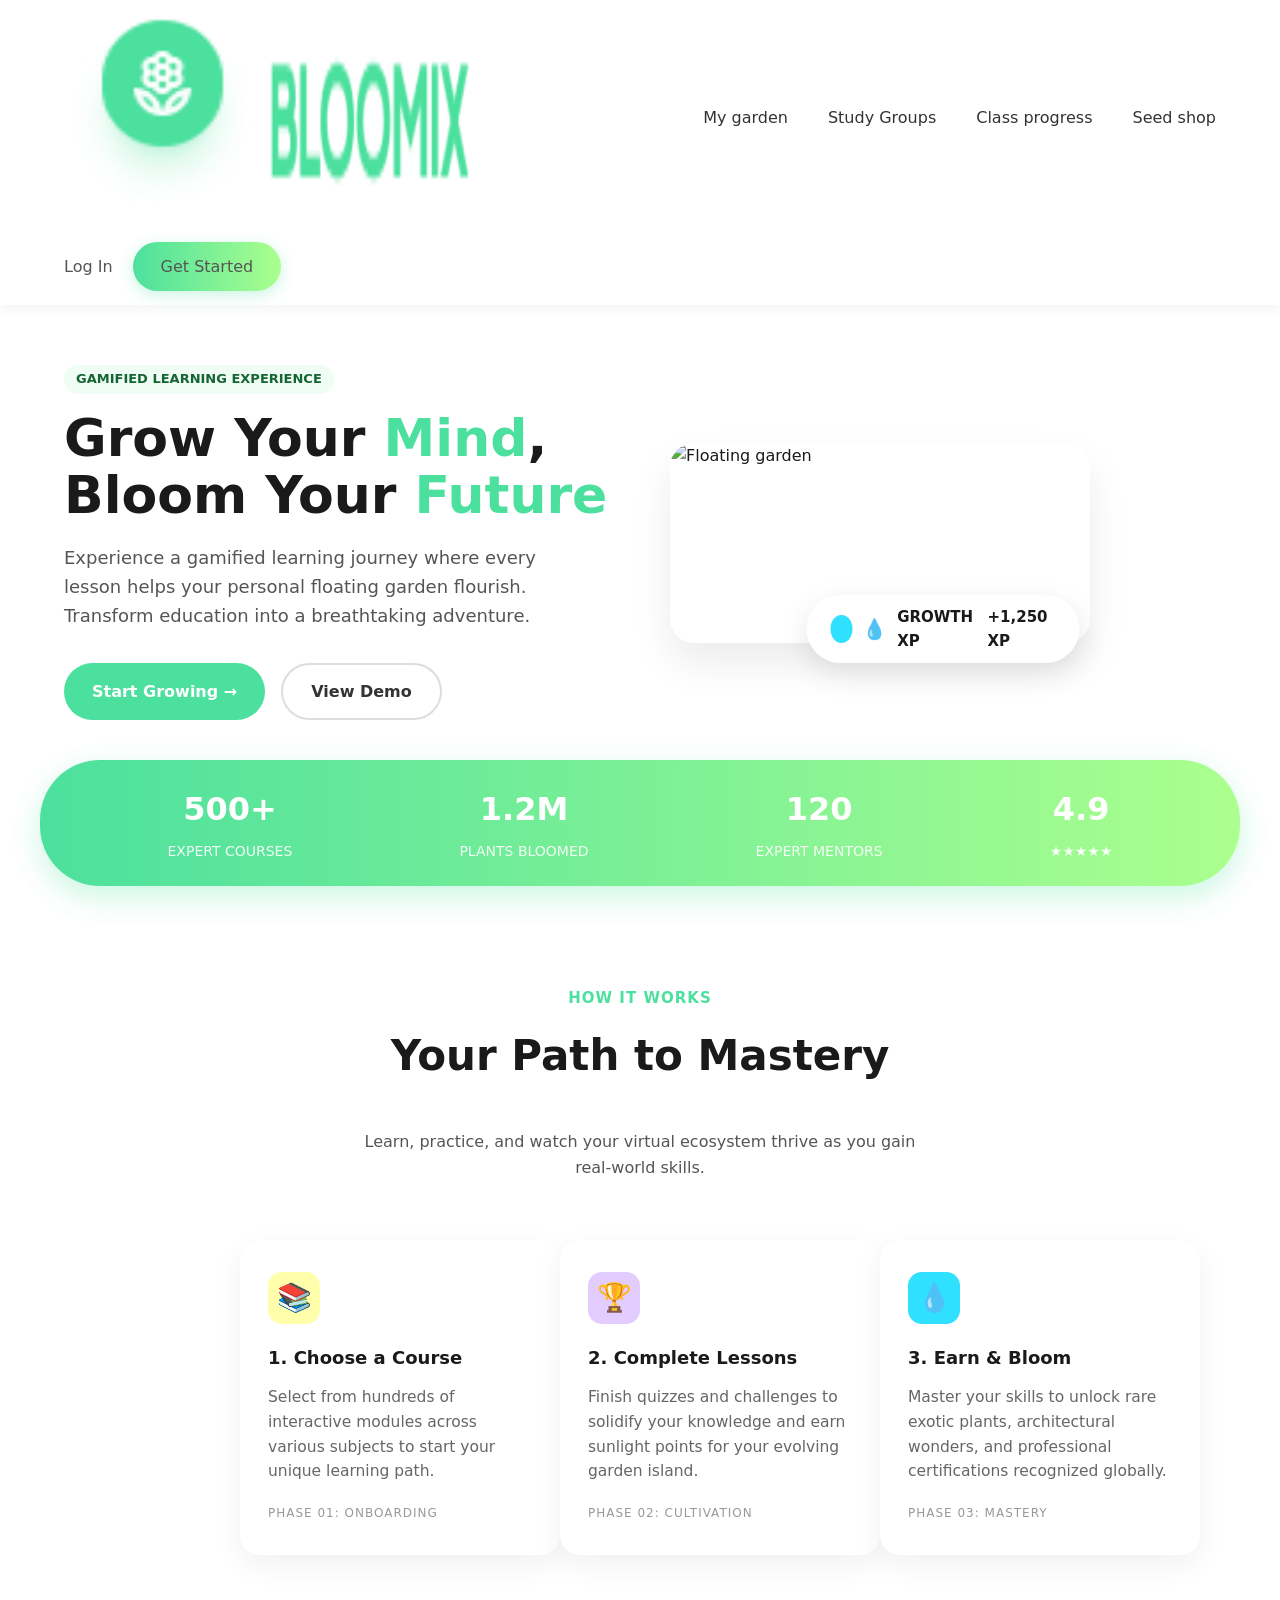
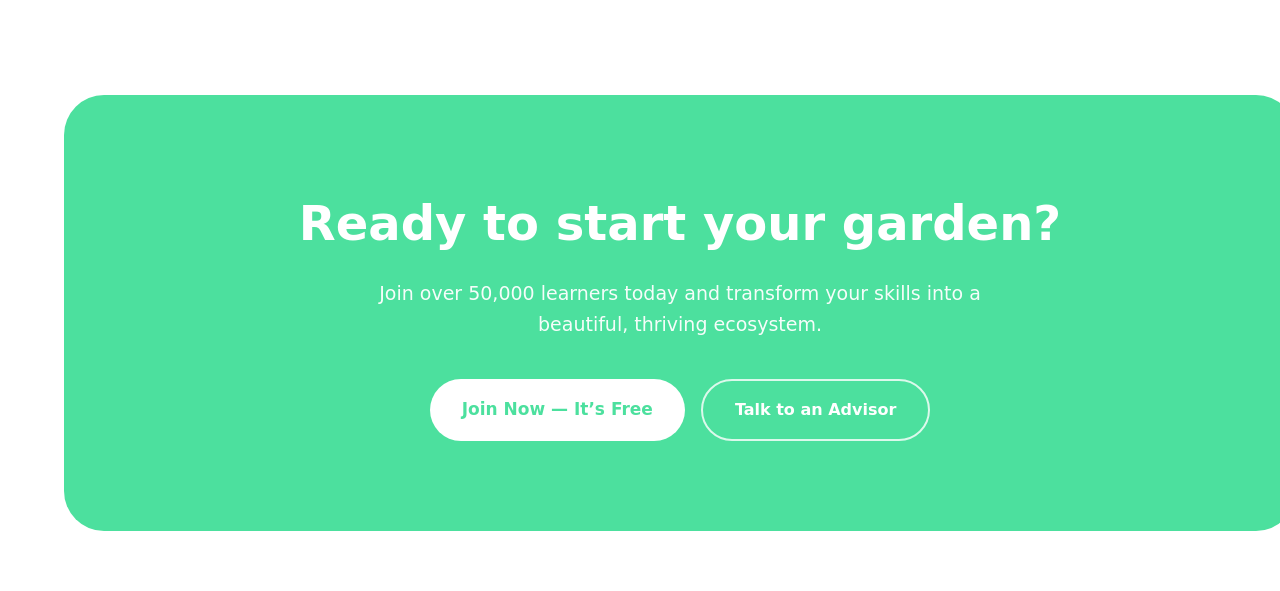
==== meeting.html @ b2a8bf40 "new" ====
<!DOCTYPE html>
<html lang="ru">
<head>
  <meta charset="UTF-8">
  <meta name="viewport" content="width=device-width, initial-scale=1.0">
  <title>Meeting</title>
<link rel="stylesheet" href="style.css">
</head>
<body>
<div class="container">
    <nav class="navbar">
        <div class="logo-holder">
            <img src="./logo.png" alt="logo">
        <img src="./Heading 1.png" alt="logo-t">
        </div>
        <div class="nav-links">
          <a href="#">My garden</a>
          <a href="#">Study Groups</a>
          <a href="#">Class progress</a>
          <a href="#">Seed shop</a>
        </div>
    
        <div class="nav-right">
          <a href="./signup.html">Log In</a>
          <a href="./index.html" class="btn-get-started">Get Started</a>
        </div>
      </nav>
    <header class="header">
        <div class="header-content">
          <div class="text-side">
            <div class="badge">GAMIFIED LEARNING EXPERIENCE</div>
            <h1 class="title">Grow Your <span>Mind</span>,<br>Bloom Your <span class="subtitle">Future</span></h1>
            <p class="description">
              Experience a gamified learning journey where every lesson helps your personal floating garden flourish. 
              Transform education into a breathtaking adventure.
            </p>
            <div class="buttons">
              <a href="#" class="btn btn-primary">Start Growing →</a>
              <a href="#" class="btn btn-secondary">View Demo</a>
            </div>
          </div>
    
          <div class="image-side">
            <div class="hero-image">
              <img src="https://picsum.photos/id/1015/800/620" alt="Floating garden">
            </div>
            <div class="xp-badge">
              <span style="color: #2FE0FF; font-size: 20px;">💧</span>
              GROWTH XP<br>
              <strong>+1,250 XP</strong>
            </div>
          </div>
        </div>
      </header>
    
      <!-- Stats -->
      <div class="stats-bar">
        <div class="stat">
          <div class="stat-number">500+</div>
          <div class="stat-label">EXPERT COURSES</div>
        </div>
        <div class="stat">
          <div class="stat-number">1.2M</div>
          <div class="stat-label">PLANTS BLOOMED</div>
        </div>
        <div class="stat">
          <div class="stat-number">120</div>
          <div class="stat-label">EXPERT MENTORS</div>
        </div>
        <div class="stat">
          <div class="stat-number">4.9</div>
          <div class="stat-label">★★★★★</div>
        </div>
      </div>
    
      <!-- How It Works -->
      <section class="how-it-works">
        <div class="section-label">HOW IT WORKS</div>
        <h2 class="section-title">Your Path to Mastery</h2>
        <p style="max-width: 580px; margin: 0 auto 60px; color: #555;">
          Learn, practice, and watch your virtual ecosystem thrive as you gain real-world skills.
        </p>
    
        <div class="steps">
          <!-- Step 1 -->
          <div class="step-card step1">
            <div class="step-icon">📚</div>
            <div class="step-number">1. Choose a Course</div>
            <div class="step-desc">
              Select from hundreds of interactive modules across various subjects to start your unique learning path.
            </div>
            <div class="phase">PHASE 01: ONBOARDING</div>
          </div>
    
          <!-- Step 2 -->
          <div class="step-card step2">
            <div class="step-icon">🏆</div>
            <div class="step-number">2. Complete Lessons</div>
            <div class="step-desc">
              Finish quizzes and challenges to solidify your knowledge and earn sunlight points for your evolving garden island.
            </div>
            <div class="phase">PHASE 02: CULTIVATION</div>
          </div>
    
          <!-- Step 3 -->
          <div class="step-card step3">
            <div class="step-icon">💧</div>
            <div class="step-number">3. Earn & Bloom</div>
            <div class="step-desc">
              Master your skills to unlock rare exotic plants, architectural wonders, and professional certifications recognized globally.
            </div>
            <div class="phase">PHASE 03: MASTERY</div>
          </div>
        </div>
      </section>
    
      <!-- CTA -->
      <section class="cta">
        <h2>Ready to start your garden?</h2>
        <p>Join over 50,000 learners today and transform your skills into a beautiful, thriving ecosystem.</p>
        
        <div class="cta-buttons">
          <a href="#" class="btn btn-white">Join Now — It’s Free</a>
          <a href="#" class="btn btn-outline">Talk to an Advisor</a>
        </div>
      </section>
</div>
</body>
</html>
---- style.css ----
.garden{
    background-image:url('./plant.jpg');
    background-size:contain;
width:auto;
height:1000px;
background-repeat: no-repeat
}

.container {
    max-width: 1440px;
    margin:0 auto;
}

img {
    width: 200px;
    height: 200px;
}

:root {
    --yellow: #FFFFAB;
    --green: #4CE09E;
    --light-green: #ABFF8E;
    --purple: #E3CCFF;
    --cyan: #2FE0FF;
    --lime: #B6E07A;
  }
  .container{
    max-width: 1562px;
    margin: 0 auto;
  }

  * {
    margin: 0;
    padding: 0;
    box-sizing: border-box;
  }
  .navbar {
    background: white;
    box-shadow: 0 2px 15px rgba(0, 0, 0, 0.06);
    position: sticky;
    top: 0;
    z-index: 1000;
    padding: 14px 5%;
    display: flex;
    align-items: center;
    justify-content: space-between;
    flex-wrap: wrap;
    gap: 20px;
  }

  .logo {
    display: flex;
    align-items: center;
    gap: 10px;
    font-size: 26px;
    font-weight: 800;
    color: var(--green);
    text-decoration: none;
  }

  .logo-circle {
    width: 42px;
    height: 42px;
    background: linear-gradient(135deg, var(--green), var(--light-green));
    border-radius: 50%;
    display: flex;
    align-items: center;
    justify-content: center;
    color: white;
    font-size: 22px;
  }

  .nav-links {
    display: flex;
    gap: 40px;
    flex-wrap: wrap;
  }

  .nav-links a {
    text-decoration: none;
    color: #333;
    font-weight: 500;
    font-size: 16px;
    transition: color 0.3s;
  }

  .nav-links a:hover {
    color: var(--green);
  }

  .nav-right {
    display: flex;
    align-items: center;
    justify-content: center;
    gap: 20px;
  }

  .nav-right a {
    text-decoration: none;
    color: #555;
    font-weight: 500;
  }

  .btn-get-started {
    background: linear-gradient(90deg, var(--green), var(--light-green));
    color: white;
    padding: 12px 28px;
    border-radius: 50px;
    font-weight: 700;
    font-size: 16px;
    text-decoration: none;
    box-shadow: 0 4px 15px rgba(76, 224, 158, 0.3);
    transition: all 0.3s;
  }

  .btn-get-started:hover {
    transform: translateY(-3px);
    box-shadow: 0 8px 20px rgba(76, 224, 158, 0.4);
  }

  body {
    font-family: 'Segoe UI', system-ui, sans-serif;
    background: #ffffff;
    color: #1a1a1a;
    line-height: 1.6;
  }

  /* Header Section */
  .header {
    padding: 60px 5% 80px;
    position: relative;
    overflow: hidden;
  }

  .header-content {
    max-width: 1200px;
    margin: 0 auto;
    display: flex;
    align-items: center;
    gap: 60px;
    flex-wrap: wrap;
  }

  .text-side {
    flex: 1;
    min-width: 300px;
  }

  .badge {
    display: inline-flex;
    align-items: center;
    gap: 6px;
    background: #f0fdf4;
    color: #166534;
    font-size: 13px;
    font-weight: 600;
    padding: 4px 12px;
    border-radius: 50px;
    margin-bottom: 16px;
  }

  .title {
    font-size: 52px;
    font-weight: 800;
    line-height: 1.1;
    margin-bottom: 20px;
  }

  .title span {
    color: var(--green);
  }

  .subtitle {
    color: lightblue;
  }

  .description {
    font-size: 18px;
    color: #555;
    max-width: 480px;
    margin-bottom: 32px;
  }

  .buttons {
    display: flex;
    gap: 16px;
    flex-wrap: wrap;
  }

  .btn {
    padding: 14px 28px;
    border-radius: 50px;
    font-weight: 600;
    font-size: 16px;
    text-decoration: none;
    display: inline-flex;
    align-items: center;
    gap: 8px;
    transition: all 0.3s;
  }

  .btn-primary {
    background: var(--green);
    color: white;
    border: none;
  }

  .btn-primary:hover {
    background: #3ac88a;
    transform: translateY(-3px);
  }

  .btn-secondary {
    background: transparent;
    color: #333;
    border: 2px solid #ddd;
  }

  .btn-secondary:hover {
    border-color: var(--green);
  }

  /* Image Side */
  .image-side {
    flex: 1;
    min-width: 320px;
    position: relative;
  }

  .hero-image {
    width: 100%;
    max-width: 420px;
    background: white;
    border-radius: 24px;
    box-shadow: 0 20px 40px rgba(0, 0, 0, 0.08);
    overflow: hidden;
    position: relative;
  }

  .hero-image img {
    width: 100%;
    display: block;
  }

  .xp-badge {
    position: absolute;
    bottom: -20px;
    left: 50%;
    transform: translateX(-50%);
    background: white;
    padding: 10px 24px;
    border-radius: 50px;
    box-shadow: 0 10px 30px rgba(0, 0, 0, 0.1);
    display: flex;
    align-items: center;
    gap: 10px;
    font-weight: 600;
    font-size: 15px;
  }

  .xp-badge::before {
    content: '';
    width: 28px;
    height: 28px;
    background: var(--cyan);
    border-radius: 50%;
    display: flex;
    align-items: center;
    justify-content: center;
    font-size: 18px;
  }

  /* Stats Bar */
  .stats-bar {
    background: linear-gradient(90deg, var(--green), var(--light-green));
    color: white;
    padding: 24px 5%;
    margin: 0 auto;
    max-width: 1200px;
    border-radius: 60px;
    display: flex;
    justify-content: space-around;
    flex-wrap: wrap;
    gap: 40px;
    margin-top: -40px;
    position: relative;
    z-index: 10;
    box-shadow: 0 10px 30px rgba(76, 224, 158, 0.3);
  }

  .stat {
    text-align: center;
  }

  .stat-number {
    font-size: 32px;
    font-weight: 700;
  }

  .stat-label {
    font-size: 14px;
    opacity: 0.9;
    margin-top: 4px;
  }

  /* How It Works */
  .how-it-works {
    padding: 100px 5% 80px;
    text-align: center;
    max-width: 1200px;
    margin: 0 auto;
  }

  .section-label {
    color: var(--green);
    font-weight: 600;
    font-size: 15px;
    letter-spacing: 1px;
  }

  .section-title {
    font-size: 42px;
    font-weight: 800;
    margin: 12px 0 40px;
  }

  .steps {
    display: flex;
   justify-content: center;
width: 1232px;
  }

  .step-card {
    background: white;
    border-radius: 20px;
    padding: 32px 28px;
    width: 320px;
    box-shadow: 0 10px 30px rgba(0, 0, 0, 0.06);
    text-align: left;
    transition: transform 0.3s;
  }

  .step-card:hover {
    transform: translateY(-10px);
  }

  .step-icon {
    width: 52px;
    height: 52px;
    border-radius: 14px;
    display: flex;
    align-items: center;
    justify-content: center;
    margin-bottom: 20px;
    font-size: 28px;
  }

  .step1 .step-icon { background: var(--yellow); }
  .step2 .step-icon { background: var(--purple); }
  .step3 .step-icon { background: var(--cyan); }

  .step-number {
    font-size: 18px;
    font-weight: 700;
    margin-bottom: 12px;
  }

  .step-desc {
    color: #666;
    font-size: 15.5px;
  }

  .phase {
    font-size: 12px;
    color: #999;
    margin-top: 20px;
    text-transform: uppercase;
    letter-spacing: 1px;
  }

  /* CTA Section */
  .cta {
    background: var(--green);
    color: white;
    text-align: center;
    padding: 90px 20px;
    border-radius: 40px;
    margin: 60px 5%;
    position: relative;
    overflow: hidden;
    width: 1232px;
  }

  .cta h2 {
    font-size: 48px;
    font-weight: 800;
    margin-bottom: 16px;
  }

  .cta p {
    font-size: 19px;
    max-width: 620px;
    margin: 0 auto 40px;
    opacity: 0.95;
  }

  .cta-buttons {
    display: flex;
    gap: 16px;
    justify-content: center;
    flex-wrap: wrap;
  }

  .btn-white {
    background: white;
    color: var(--green);
    padding: 16px 32px;
    border-radius: 50px;
    font-weight: 700;
    font-size: 17px;
  }

  .btn-outline {
    background: transparent;
    color: white;
    border: 2px solid rgba(255,255,255,0.8);
    padding: 16px 32px;
    border-radius: 50px;
    font-weight: 600;
  }

  /* Responsive */
  @media (max-width: 768px) {
    .title { font-size: 40px; }
    .header-content { flex-direction: column; text-align: center; }
    .stats-bar { flex-direction: column; gap: 20px; border-radius: 30px; }
  }
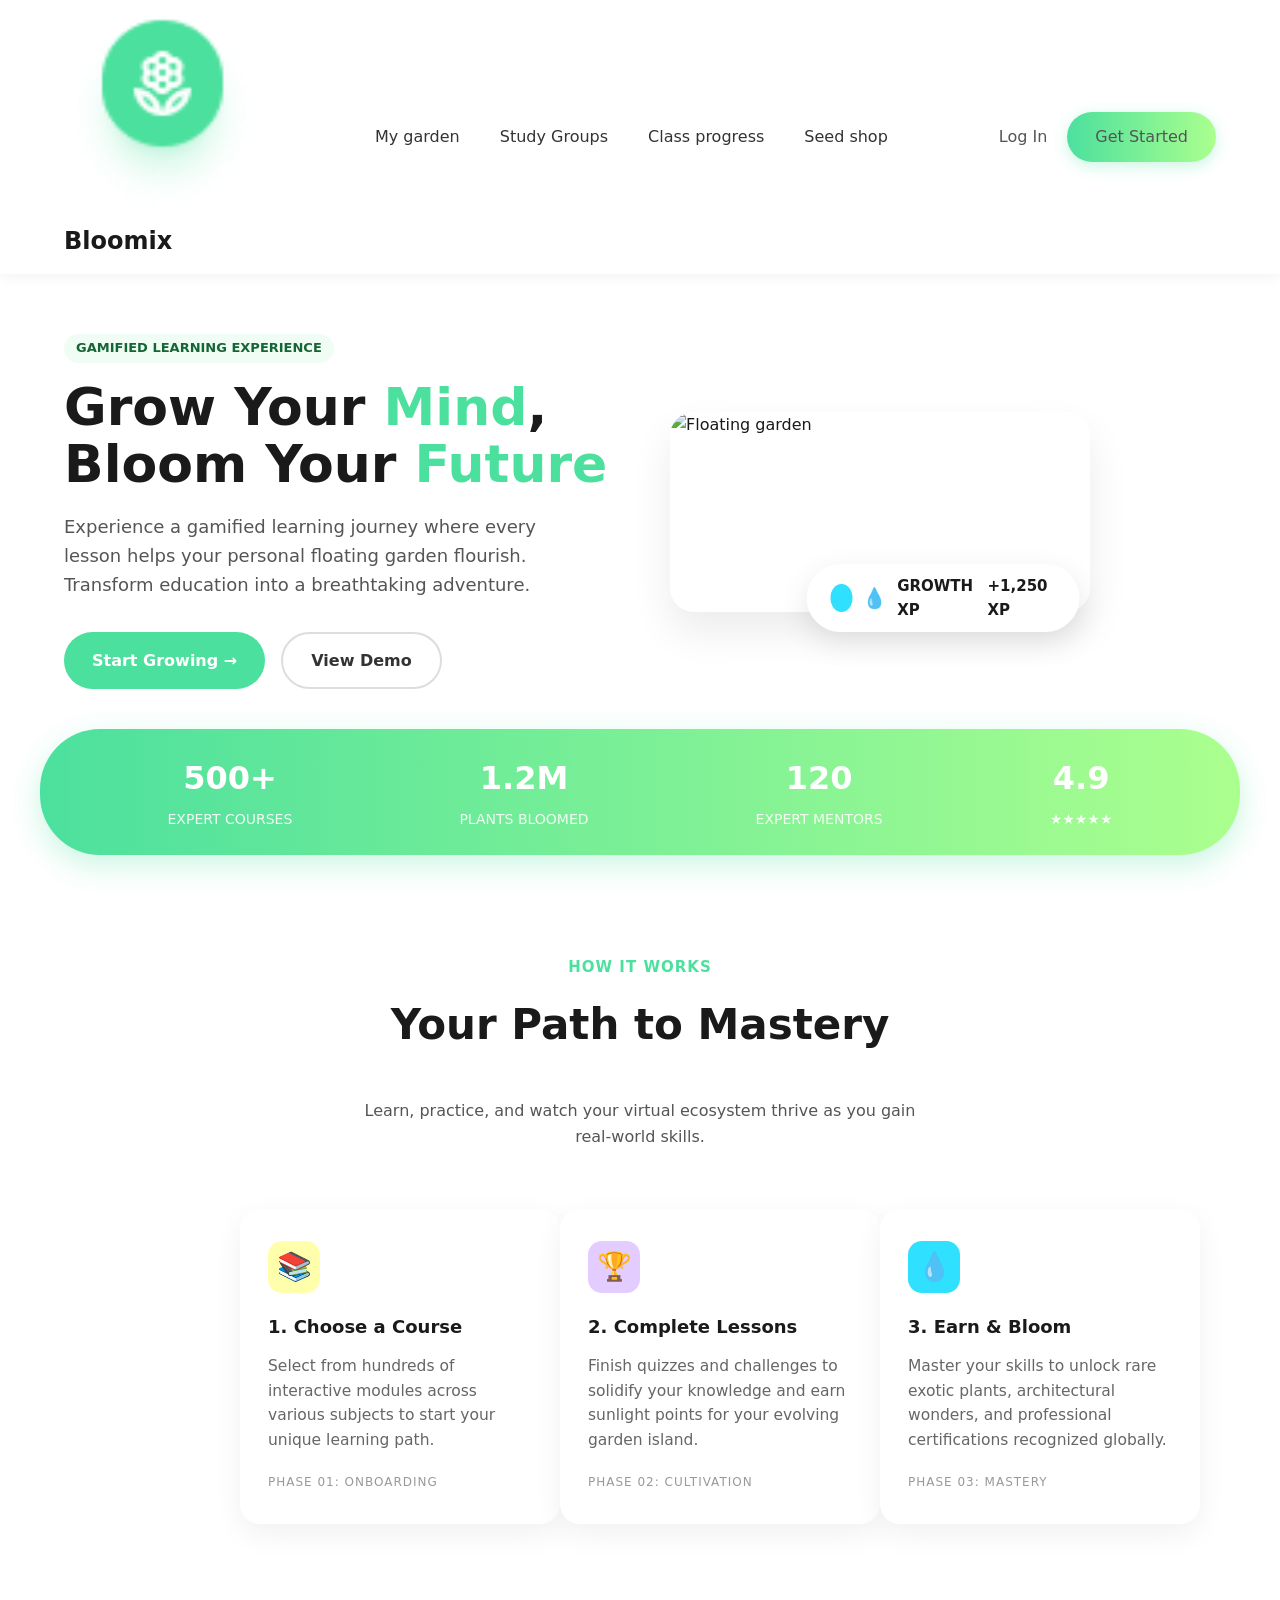
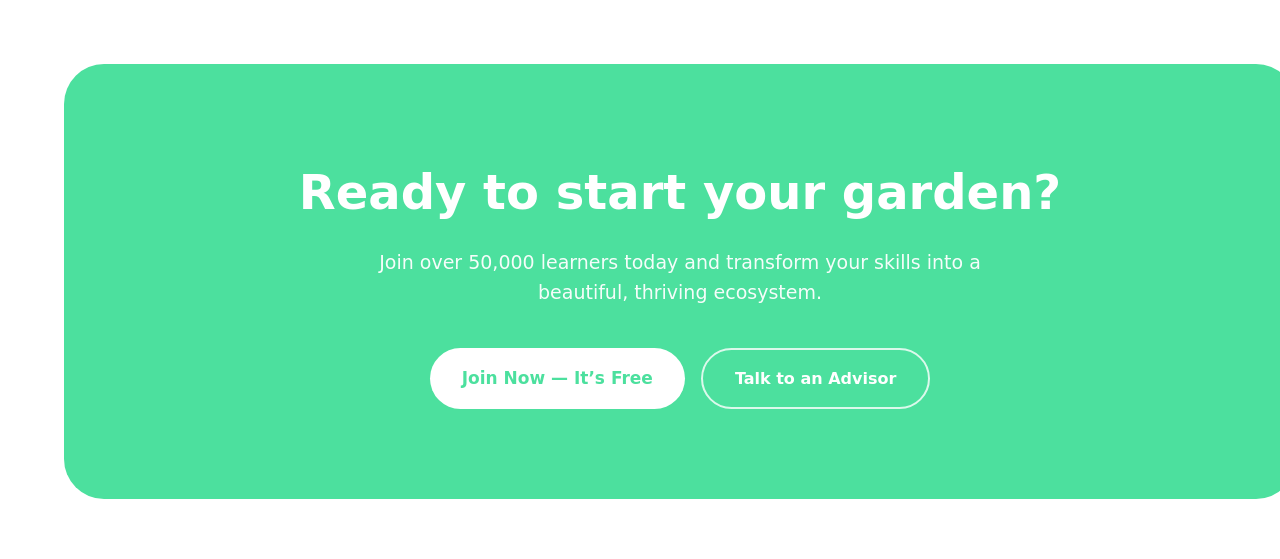
==== commit a31b5ea9: "uff" ====
--- a/meeting.html
+++ b/meeting.html
@@ -11,7 +11,7 @@
     <nav class="navbar">
         <div class="logo-holder">
             <img src="./logo.png" alt="logo">
-        <img src="./Heading 1.png" alt="logo-t">
+        <h1>Bloomix</h1>
         </div>
         <div class="nav-links">
           <a href="#">My garden</a>
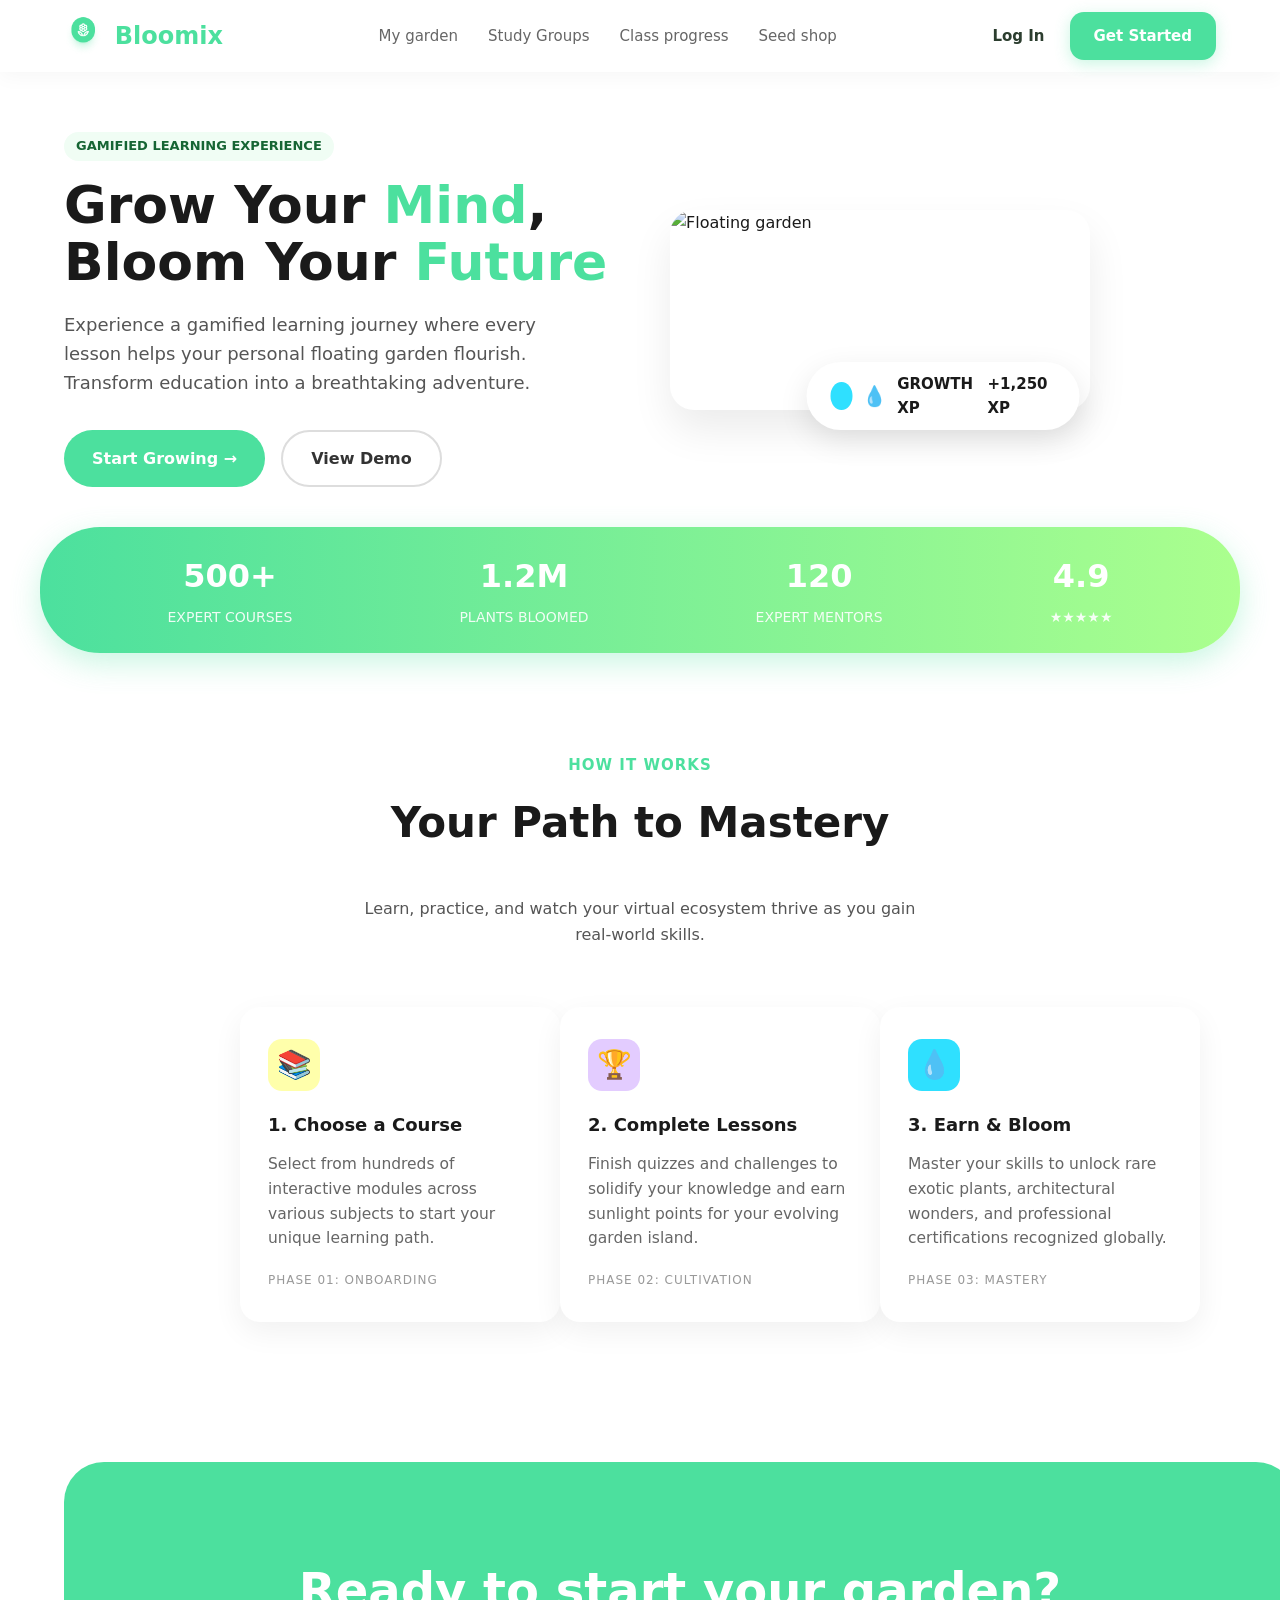
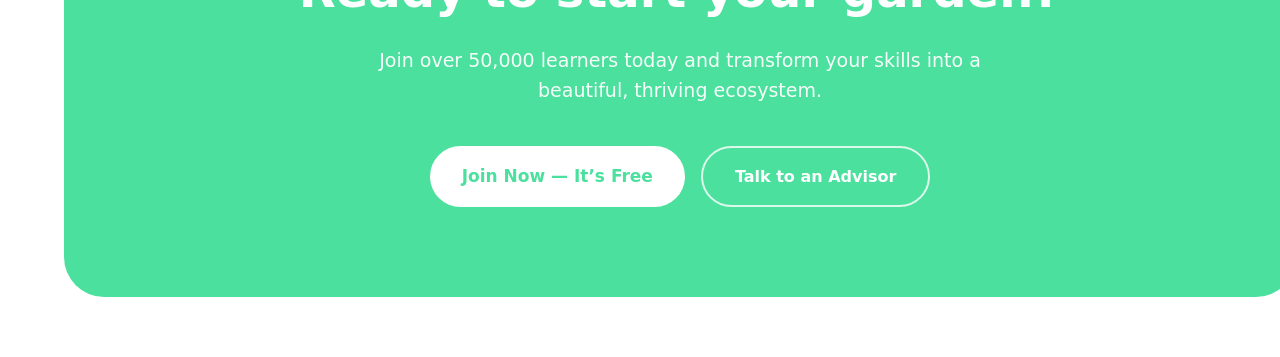
==== commit 401f313e: "a lot of new" ====
--- a/meeting.html
+++ b/meeting.html
@@ -8,23 +8,28 @@
 </head>
 <body>
 <div class="container">
-    <nav class="navbar">
-        <div class="logo-holder">
-            <img src="./logo.png" alt="logo">
-        <h1>Bloomix</h1>
-        </div>
-        <div class="nav-links">
-          <a href="#">My garden</a>
-          <a href="#">Study Groups</a>
-          <a href="#">Class progress</a>
-          <a href="#">Seed shop</a>
-        </div>
-    
-        <div class="nav-right">
-          <a href="./signup.html">Log In</a>
-          <a href="./index.html" class="btn-get-started">Get Started</a>
-        </div>
-      </nav>
+  <nav class="navbar">
+    <!-- Логотип -->
+    <a href="#" class="logo">
+      <img src="./logo.png" alt="logo">
+      <span style="color: #4CE09E;">Bloomix</span>
+    </a>
+  
+    <!-- Центральные ссылки -->
+    <div class="nav-links">
+      <a href="#">My garden</a>
+      <a href="#">Study Groups</a>
+      <a href="#">Class progress</a>
+      <a href="#">Seed shop</a>
+    </div>
+  
+    <!-- Правая часть (Кнопки) -->
+    <div class="nav-right">
+      <a href="./signup.html" class="login-link">Log In</a>
+      <a href="./signup.html" class="btn-get-started">Get Started</a>
+    </div>
+  </nav>
+  
     <header class="header">
         <div class="header-content">
           <div class="text-side">
--- a/style.css
+++ b/style.css
@@ -25,98 +25,93 @@
     --cyan: #2FE0FF;
     --lime: #B6E07A;
   }
-  .container{
-    max-width: 1562px;
-    margin: 0 auto;
-  }
-
   * {
     margin: 0;
     padding: 0;
     box-sizing: border-box;
-  }
+  }:root {
+    --green: #4CE09E;
+    --dark-green: #3BCB8A;
+    --text-color: #2C3E2F;
+  }
+  
   .navbar {
     background: white;
-    box-shadow: 0 2px 15px rgba(0, 0, 0, 0.06);
+    box-shadow: 0 4px 20px rgba(0, 0, 0, 0.04);
     position: sticky;
     top: 0;
     z-index: 1000;
-    padding: 14px 5%;
+    padding: 12px 5%;
     display: flex;
     align-items: center;
     justify-content: space-between;
-    flex-wrap: wrap;
-    gap: 20px;
-  }
-
+  }
+  
+  /* Логотип */
   .logo {
     display: flex;
     align-items: center;
-    gap: 10px;
-    font-size: 26px;
+    gap: 12px;
+    text-decoration: none;
+    font-size: 24px;
     font-weight: 800;
-    color: var(--green);
-    text-decoration: none;
-  }
-
-  .logo-circle {
-    width: 42px;
-    height: 42px;
-    background: linear-gradient(135deg, var(--green), var(--light-green));
-    border-radius: 50%;
-    display: flex;
-    align-items: center;
-    justify-content: center;
-    color: white;
-    font-size: 22px;
-  }
-
+    color: var(--text-color);
+  }
+  
+  .logo img {
+    height: 40px; /* Высота логотипа */
+    width: auto;
+  }
+  
+  /* Ссылки посередине */
   .nav-links {
     display: flex;
-    gap: 40px;
-    flex-wrap: wrap;
-  }
-
+    gap: 30px;
+  }
+  
   .nav-links a {
     text-decoration: none;
-    color: #333;
+    color: #666;
     font-weight: 500;
-    font-size: 16px;
-    transition: color 0.3s;
-  }
-
+    font-size: 15px;
+    transition: 0.3s;
+  }
+  
   .nav-links a:hover {
     color: var(--green);
   }
-
+  
+  /* Правая часть */
   .nav-right {
     display: flex;
     align-items: center;
-    justify-content: center;
-    gap: 20px;
-  }
-
-  .nav-right a {
+    gap: 25px;
+  }
+  
+  .login-link {
     text-decoration: none;
-    color: #555;
-    font-weight: 500;
-  }
-
+    color: var(--text-color);
+    font-weight: 600;
+    font-size: 15px;
+  }
+  
+  /* Кнопка Get Started */
   .btn-get-started {
-    background: linear-gradient(90deg, var(--green), var(--light-green));
-    color: white;
-    padding: 12px 28px;
-    border-radius: 50px;
-    font-weight: 700;
-    font-size: 16px;
+    background: var(--green);
+    color: white !important;
+    padding: 12px 24px;
+    border-radius: 14px;
     text-decoration: none;
+    font-weight: 600;
+    font-size: 15px;
+    transition: all 0.3s ease;
     box-shadow: 0 4px 15px rgba(76, 224, 158, 0.3);
-    transition: all 0.3s;
-  }
-
+  }
+  
   .btn-get-started:hover {
-    transform: translateY(-3px);
-    box-shadow: 0 8px 20px rgba(76, 224, 158, 0.4);
+    background: var(--dark-green);
+    transform: translateY(-2px);
+    box-shadow: 0 6px 20px rgba(76, 224, 158, 0.4);
   }
 
   body {
